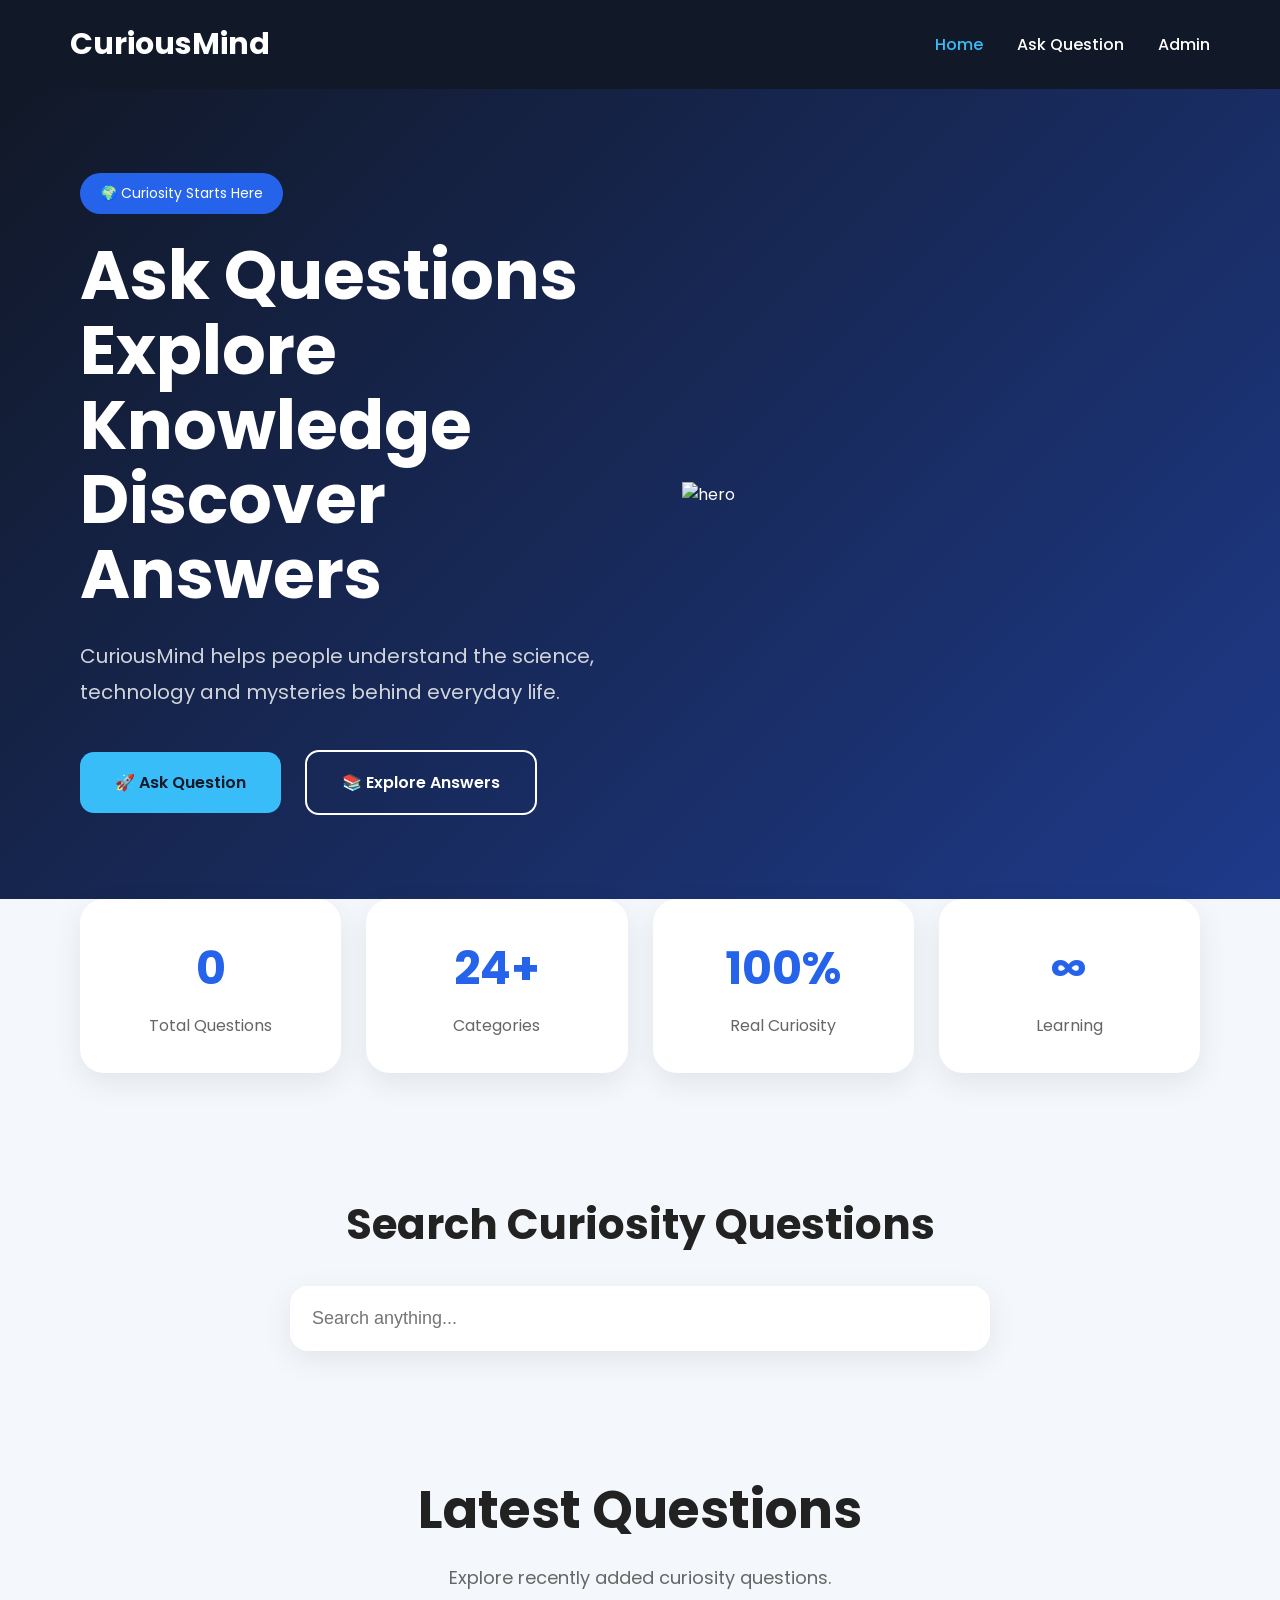
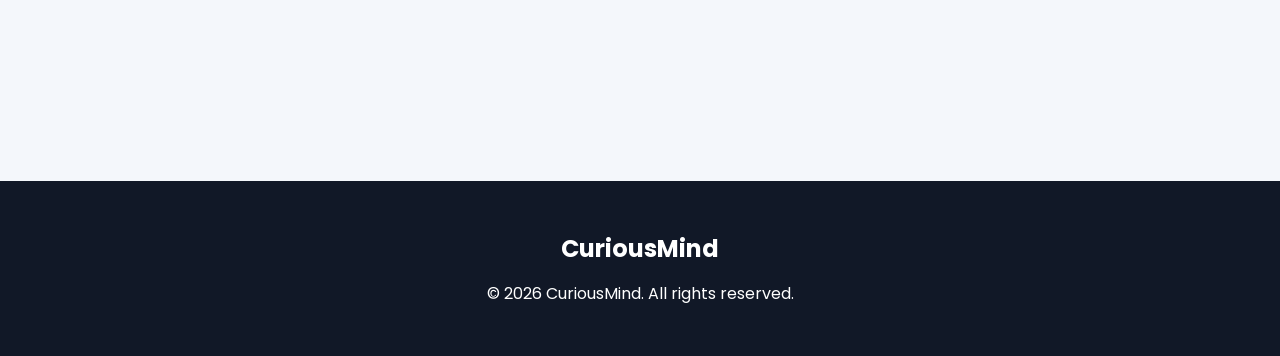
==== index.html @ 8fa5cbbf "Add files via upload" ====
<!DOCTYPE html>
<html lang="en">
<head>
  <meta charset="UTF-8">
  <meta name="viewport" content="width=device-width, initial-scale=1.0">

  <title>CuriousMind</title>

  <link rel="stylesheet" href="style.css">

  <link rel="preconnect" href="https://fonts.googleapis.com">

  <link href="https://fonts.googleapis.com/css2?family=Poppins:wght@300;400;500;600;700;800&display=swap" rel="stylesheet">

</head>
<body>

<!-- NAVBAR -->

<nav class="home-navbar">

  <div class="logo">
    CuriousMind
  </div>

  <div class="nav-menu">

    <a href="index.html" class="active">
      Home
    </a>

    <a href="ask.html">
      Ask Question
    </a>

    <a href="login.html">
      Admin
    </a>

  </div>

</nav>

<!-- HERO SECTION -->

<section class="hero-section">

  <div class="hero-left">

    <span class="tagline">
      🌍 Curiosity Starts Here
    </span>

    <h1>
      Ask Questions <br>
      Explore Knowledge <br>
      Discover Answers
    </h1>

    <p>
      CuriousMind helps people understand the science,
      technology and mysteries behind everyday life.
    </p>

    <div class="hero-buttons">

      <a href="ask.html" class="primary-btn">
        🚀 Ask Question
      </a>

      <a href="#latest" class="secondary-btn">
        📚 Explore Answers
      </a>

    </div>

  </div>

  <div class="hero-right">

    <img
      src="https://cdn-icons-png.flaticon.com/512/4712/4712109.png"
      alt="hero"
    >

  </div>

</section>

<!-- STATS -->

<section class="stats-section">

  <div class="stat-box">

    <h2 id="questionCount">
      0
    </h2>

    <p>Total Questions</p>

  </div>

  <div class="stat-box">

    <h2>
      24+
    </h2>

    <p>Categories</p>

  </div>

  <div class="stat-box">

    <h2>
      100%
    </h2>

    <p>Real Curiosity</p>

  </div>

  <div class="stat-box">

    <h2>
      ∞
    </h2>

    <p>Learning</p>

  </div>

</section>

<!-- SEARCH -->

<section class="search-section">

  <h2>
    Search Curiosity Questions
  </h2>

  <div class="search-box-modern">

    <input
      type="text"
      id="searchInput"
      placeholder="Search anything..."
    >

  </div>

</section>

<!-- LATEST QUESTIONS -->

<section class="latest-section" id="latest">

  <div class="section-title">

    <h2>
      Latest Questions
    </h2>

    <p>
      Explore recently added curiosity questions.
    </p>

  </div>

  <div id="questionContainer" class="modern-grid"></div>

</section>

<!-- FOOTER -->

<footer class="footer">

  <h2>CuriousMind</h2>

  <p>
    © 2026 CuriousMind. All rights reserved.
  </p>


<script type="module" src="app.js"></script>

</body>
</html>
---- style.css ----
body {
  font-family: Arial, sans-serif;
  margin: 0;
  padding: 0;
  background: #f4f4f4;
}

header {
  background: #1e88e5;
  color: white;
  text-align: center;
  padding: 30px;
}

.search-box {
  text-align: center;
  margin: 20px;
}

.search-box input {
  width: 80%;
  max-width: 500px;
  padding: 12px;
  border-radius: 10px;
  border: 1px solid #ccc;
}

.question-container {
  display: grid;
  grid-template-columns: repeat(auto-fit, minmax(250px, 1fr));
  gap: 20px;
  padding: 20px;
}

.card {
  background: white;
  padding: 20px;
  border-radius: 12px;
  box-shadow: 0 2px 8px rgba(0,0,0,0.1);
}

.card h3 {
  margin-top: 0;
}

button {
  background: #1e88e5;
  color: white;
  border: none;
  padding: 10px 15px;
  border-radius: 8px;
  cursor: pointer;
}
.navbar {
  background: #111;
  color: white;
  display: flex;
  justify-content: space-between;
  align-items: center;
  padding: 15px 30px;
}

.nav-links a {
  color: white;
  text-decoration: none;
  margin-left: 20px;
  font-weight: bold;
}

.nav-links a:hover {
  color: #1e88e5;
}
.login-container {
  max-width: 400px;
  margin: 80px auto;
  background: white;
  padding: 30px;
  border-radius: 12px;
  box-shadow: 0 2px 10px rgba(0,0,0,0.1);
}

.login-container h1 {
  text-align: center;
}

.login-container input {
  width: 100%;
  padding: 12px;
  margin-top: 15px;
}
*{
  margin:0;
  padding:0;
  box-sizing:border-box;
}

body{
  font-family:'Poppins',sans-serif;
  background:#f4f7fb;
  color:#222;
}

/* NAVBAR */

.navbar{
  width:100%;
  background:#111827;
  color:white;
  display:flex;
  justify-content:space-between;
  align-items:center;
  padding:18px 60px;
  position:sticky;
  top:0;
  z-index:1000;
}

.logo{
  font-size:28px;
  font-weight:700;
}

.nav-links a{
  color:white;
  text-decoration:none;
  margin-left:25px;
  font-weight:500;
  transition:.3s;
}

.nav-links a:hover,
.nav-links .active{
  color:#38bdf8;
}

/* HERO */

.hero{
  width:100%;
  height:45vh;
  background:linear-gradient(135deg,#2563eb,#06b6d4);
  display:flex;
  justify-content:center;
  align-items:center;
  text-align:center;
  color:white;
}

.hero-content h1{
  font-size:52px;
  margin-bottom:15px;
}

.hero-content p{
  font-size:20px;
  opacity:.9;
}

/* ASK SECTION */

.ask-section{
  width:100%;
  display:flex;
  justify-content:center;
  margin-top:-80px;
  padding:20px;
}

.ask-card{
  width:100%;
  max-width:900px;
  background:white;
  border-radius:24px;
  padding:40px;
  box-shadow:0 10px 40px rgba(0,0,0,.1);
}

.card-top{
  margin-bottom:30px;
}

.card-top h2{
  font-size:34px;
  margin-bottom:10px;
}

.card-top p{
  color:#666;
}

.input-group{
  margin-bottom:25px;
}

.input-group label{
  display:block;
  margin-bottom:10px;
  font-weight:600;
}

.input-group input,
.input-group textarea,
.input-group select{
  width:100%;
  padding:16px;
  border:1px solid #ddd;
  border-radius:14px;
  font-size:16px;
  outline:none;
  transition:.3s;
}

.input-group textarea{
  height:180px;
  resize:none;
}

.input-group input:focus,
.input-group textarea:focus,
.input-group select:focus{
  border-color:#2563eb;
  box-shadow:0 0 0 4px rgba(37,99,235,.1);
}

.double-input{
  display:grid;
  grid-template-columns:1fr 1fr;
  gap:20px;
}

.submit-btn{
  width:100%;
  padding:18px;
  border:none;
  border-radius:16px;
  background:linear-gradient(135deg,#2563eb,#06b6d4);
  color:white;
  font-size:18px;
  font-weight:600;
  cursor:pointer;
  transition:.3s;
}

.submit-btn:hover{
  transform:translateY(-2px);
  opacity:.9;
}

/* POPUP */

.popup{
  position:fixed;
  top:0;
  left:0;
  width:100%;
  height:100%;
  background:rgba(0,0,0,.5);
  display:none;
  justify-content:center;
  align-items:center;
}

.popup-content{
  background:white;
  padding:40px;
  border-radius:20px;
  text-align:center;
}

.popup-content h2{
  margin-bottom:15px;
}

.popup-content button{
  margin-top:20px;
  padding:12px 25px;
  border:none;
  background:#2563eb;
  color:white;
  border-radius:10px;
  cursor:pointer;
}

/* MOBILE */

@media(max-width:768px){

  .navbar{
    padding:15px 20px;
    flex-direction:column;
  }

  .hero-content h1{
    font-size:36px;
  }

  .double-input{
    grid-template-columns:1fr;
  }

  .ask-card{
    padding:25px;
  }

}
/* ADMIN DASHBOARD */

.admin-layout{
  display:flex;
  min-height:100vh;
  background:#f4f7fb;
}

/* SIDEBAR */

.sidebar{
  width:280px;
  background:#111827;
  color:white;
  padding:30px 20px;
  display:flex;
  flex-direction:column;
  justify-content:space-between;
}

.sidebar-top h2{
  font-size:30px;
  margin-bottom:5px;
}

.sidebar-top p{
  color:#aaa;
}

.sidebar-menu{
  margin-top:40px;
}

.sidebar-menu a{
  display:block;
  padding:16px;
  margin-bottom:12px;
  text-decoration:none;
  color:white;
  border-radius:12px;
  transition:.3s;
}

.sidebar-menu a:hover,
.sidebar-menu .active{
  background:#2563eb;
}

.logout-box button{
  width:100%;
  padding:14px;
  border:none;
  border-radius:12px;
  background:#ef4444;
  color:white;
  font-size:16px;
  cursor:pointer;
}

/* MAIN */

.admin-main{
  flex:1;
  padding:30px;
}

/* TOPBAR */

.topbar{
  display:flex;
  justify-content:space-between;
  align-items:center;
  margin-bottom:30px;
}

.topbar h1{
  font-size:34px;
}

.topbar p{
  color:#666;
}

.admin-profile{
  display:flex;
  align-items:center;
  gap:15px;
  background:white;
  padding:12px 20px;
  border-radius:16px;
  box-shadow:0 2px 10px rgba(0,0,0,.08);
}

.admin-profile img{
  width:55px;
  height:55px;
  border-radius:50%;
}

/* STATS */

.stats-grid{
  display:grid;
  grid-template-columns:repeat(auto-fit,minmax(220px,1fr));
  gap:20px;
  margin-bottom:35px;
}

.stats-card{
  background:white;
  padding:30px;
  border-radius:20px;
  box-shadow:0 2px 10px rgba(0,0,0,.08);
}

.stats-card h2{
  font-size:40px;
  color:#2563eb;
}

.stats-card p{
  margin-top:10px;
  color:#666;
}

/* QUESTIONS */

.dashboard-section{
  background:white;
  padding:25px;
  border-radius:24px;
  box-shadow:0 2px 10px rgba(0,0,0,.08);
}

.section-header{
  display:flex;
  justify-content:space-between;
  align-items:center;
  margin-bottom:25px;
}

.section-header input{
  padding:14px;
  width:300px;
  border-radius:12px;
  border:1px solid #ddd;
}

.admin-question-grid{
  display:grid;
  grid-template-columns:repeat(auto-fit,minmax(320px,1fr));
  gap:20px;
}

.admin-card{
  background:#f9fafb;
  padding:25px;
  border-radius:18px;
  border:1px solid #eee;
  transition:.3s;
}

.admin-card:hover{
  transform:translateY(-4px);
}

.admin-card h3{
  margin-bottom:12px;
  font-size:22px;
}

.admin-card p{
  color:#555;
  margin-bottom:20px;
}

.admin-meta{
  display:flex;
  justify-content:space-between;
  align-items:center;
  margin-bottom:20px;
}

.category-badge{
  background:#2563eb;
  color:white;
  padding:8px 14px;
  border-radius:50px;
  font-size:13px;
}

.delete-btn{
  width:100%;
  padding:14px;
  border:none;
  border-radius:12px;
  background:#ef4444;
  color:white;
  font-size:16px;
  cursor:pointer;
  transition:.3s;
}

.delete-btn:hover{
  opacity:.9;
}

/* MOBILE */

@media(max-width:900px){

  .admin-layout{
    flex-direction:column;
  }

  .sidebar{
    width:100%;
  }

  .topbar{
    flex-direction:column;
    align-items:flex-start;
    gap:20px;
  }

  .section-header{
    flex-direction:column;
    gap:15px;
  }

  .section-header input{
    width:100%;
  }

}
/* LOGIN PAGE */

.login-page{
  width:100%;
  min-height:100vh;
  display:grid;
  grid-template-columns:1fr 1fr;
  font-family:'Poppins',sans-serif;
}

/* LEFT SIDE */

.login-left{
  position:relative;
  background:url('https://images.unsplash.com/photo-1516321318423-f06f85e504b3?q=80&w=1400&auto=format&fit=crop') center/cover;
  display:flex;
  justify-content:center;
  align-items:center;
  color:white;
  overflow:hidden;
}

.overlay{
  position:absolute;
  width:100%;
  height:100%;
  background:rgba(0,0,0,.6);
}

.left-content{
  position:relative;
  z-index:2;
  max-width:500px;
  padding:40px;
}

.left-content h1{
  font-size:58px;
  margin-bottom:20px;
}

.left-content p{
  font-size:20px;
  line-height:1.7;
  opacity:.9;
}

.feature-list{
  margin-top:40px;
}

.feature-item{
  margin-bottom:18px;
  font-size:18px;
}

/* RIGHT SIDE */

.login-right{
  background:#f4f7fb;
  display:flex;
  justify-content:center;
  align-items:center;
  padding:30px;
}

.login-card{
  width:100%;
  max-width:480px;
  background:white;
  padding:45px;
  border-radius:28px;
  box-shadow:0 10px 40px rgba(0,0,0,.08);
}

.login-top{
  margin-bottom:35px;
}

.login-top h2{
  font-size:38px;
  margin-bottom:10px;
}

.login-top p{
  color:#666;
}

.input-box{
  margin-bottom:25px;
}

.input-box label{
  display:block;
  margin-bottom:10px;
  font-weight:600;
}

.input-box input{
  width:100%;
  padding:16px;
  border-radius:14px;
  border:1px solid #ddd;
  outline:none;
  font-size:16px;
  transition:.3s;
}

.input-box input:focus{
  border-color:#2563eb;
  box-shadow:0 0 0 4px rgba(37,99,235,.1);
}

.forgot-box{
  text-align:right;
  margin-bottom:25px;
}

.forgot-box a{
  text-decoration:none;
  color:#2563eb;
  font-weight:500;
}

.login-btn{
  width:100%;
  padding:18px;
  border:none;
  border-radius:16px;
  background:linear-gradient(135deg,#2563eb,#06b6d4);
  color:white;
  font-size:18px;
  font-weight:600;
  cursor:pointer;
  transition:.3s;
}

.login-btn:hover{
  transform:translateY(-2px);
  opacity:.95;
}

.login-footer{
  text-align:center;
  margin-top:25px;
  color:#888;
  font-size:14px;
}

/* LOADER */

.loader{
  position:fixed;
  width:100%;
  height:100%;
  background:rgba(255,255,255,.8);
  display:none;
  justify-content:center;
  align-items:center;
  z-index:9999;
}

.spinner{
  width:60px;
  height:60px;
  border:6px solid #ddd;
  border-top:6px solid #2563eb;
  border-radius:50%;
  animation:spin 1s linear infinite;
}

@keyframes spin{
  100%{
    transform:rotate(360deg);
  }
}

/* MOBILE */

@media(max-width:900px){

  .login-page{
    grid-template-columns:1fr;
  }

  .login-left{
    display:none;
  }

  .login-card{
    padding:30px;
  }

  .login-top h2{
    font-size:30px;
  }

}
/* HOME PAGE */

body{
  font-family:'Poppins',sans-serif;
  background:#f4f7fb;
  overflow-x:hidden;
}

/* NAVBAR */

.home-navbar{
  width:100%;
  display:flex;
  justify-content:space-between;
  align-items:center;
  padding:22px 70px;
  background:#111827;
  position:sticky;
  top:0;
  z-index:999;
}

.logo{
  font-size:30px;
  font-weight:700;
  color:white;
}

.nav-menu a{
  color:white;
  text-decoration:none;
  margin-left:30px;
  font-weight:500;
  transition:.3s;
}

.nav-menu a:hover,
.nav-menu .active{
  color:#38bdf8;
}

/* HERO */

.hero-section{
  width:100%;
  min-height:90vh;
  display:grid;
  grid-template-columns:1fr 1fr;
  align-items:center;
  padding:0 80px;
  background:
  linear-gradient(135deg,#111827,#1e3a8a);
  color:white;
}

.hero-left h1{
  font-size:68px;
  line-height:1.1;
  margin:25px 0;
}

.hero-left p{
  font-size:20px;
  line-height:1.8;
  color:#d1d5db;
  max-width:650px;
}

.tagline{
  background:#2563eb;
  padding:10px 20px;
  border-radius:50px;
  font-size:14px;
  display:inline-block;
}

.hero-buttons{
  margin-top:40px;
}

.primary-btn,
.secondary-btn{
  display:inline-block;
  padding:18px 35px;
  border-radius:14px;
  text-decoration:none;
  font-weight:600;
  transition:.3s;
}

.primary-btn{
  background:#38bdf8;
  color:#111827;
  margin-right:20px;
}

.secondary-btn{
  border:2px solid white;
  color:white;
}

.primary-btn:hover,
.secondary-btn:hover{
  transform:translateY(-3px);
}

.hero-right{
  display:flex;
  justify-content:center;
}

.hero-right img{
  width:85%;
  animation:float 4s ease-in-out infinite;
}

@keyframes float{

  50%{
    transform:translateY(-20px);
  }

}

/* STATS */

.stats-section{
  width:100%;
  padding:80px;
  display:grid;
  grid-template-columns:repeat(auto-fit,minmax(220px,1fr));
  gap:25px;
  margin-top:-80px;
}

.stat-box{
  background:white;
  padding:35px;
  border-radius:24px;
  text-align:center;
  box-shadow:0 10px 30px rgba(0,0,0,.08);
}

.stat-box h2{
  font-size:46px;
  color:#2563eb;
}

.stat-box p{
  margin-top:10px;
  color:#666;
}

/* SEARCH */

.search-section{
  padding:40px 20px;
  text-align:center;
}

.search-section h2{
  font-size:42px;
  margin-bottom:30px;
}

.search-box-modern{
  max-width:700px;
  margin:auto;
}

.search-box-modern input{
  width:100%;
  padding:22px;
  border:none;
  border-radius:18px;
  font-size:18px;
  box-shadow:0 8px 30px rgba(0,0,0,.08);
  outline:none;
}

/* LATEST */

.latest-section{
  padding:80px;
}

.section-title{
  text-align:center;
  margin-bottom:50px;
}

.section-title h2{
  font-size:52px;
  margin-bottom:15px;
}

.section-title p{
  color:#666;
  font-size:18px;
}

.modern-grid{
  display:grid;
  grid-template-columns:repeat(auto-fit,minmax(340px,1fr));
  gap:30px;
}

.card{
  background:white;
  border-radius:24px;
  padding:30px;
  box-shadow:0 10px 30px rgba(0,0,0,.08);
  transition:.3s;
}

.card:hover{
  transform:translateY(-8px);
}

.card h3{
  font-size:26px;
  margin-bottom:15px;
}

.card p{
  color:#555;
  line-height:1.8;
}

/* FOOTER */

.footer{
  background:#111827;
  color:white;
  text-align:center;
  padding:50px 20px;
  margin-top:60px;
}

.footer h2{
  margin-bottom:15px;
}

/* MOBILE */

@media(max-width:900px){

  .home-navbar{
    padding:20px;
    flex-direction:column;
  }

  .nav-menu{
    margin-top:15px;
  }

  .hero-section{
    grid-template-columns:1fr;
    padding:80px 25px;
    text-align:center;
  }

  .hero-left h1{
    font-size:42px;
  }

  .hero-right img{
    width:100%;
    margin-top:40px;
  }

  .stats-section{
    padding:30px;
    margin-top:0;
  }

  .latest-section{
    padding:30px;
  }

  .section-title h2{
    font-size:38px;
  }

}
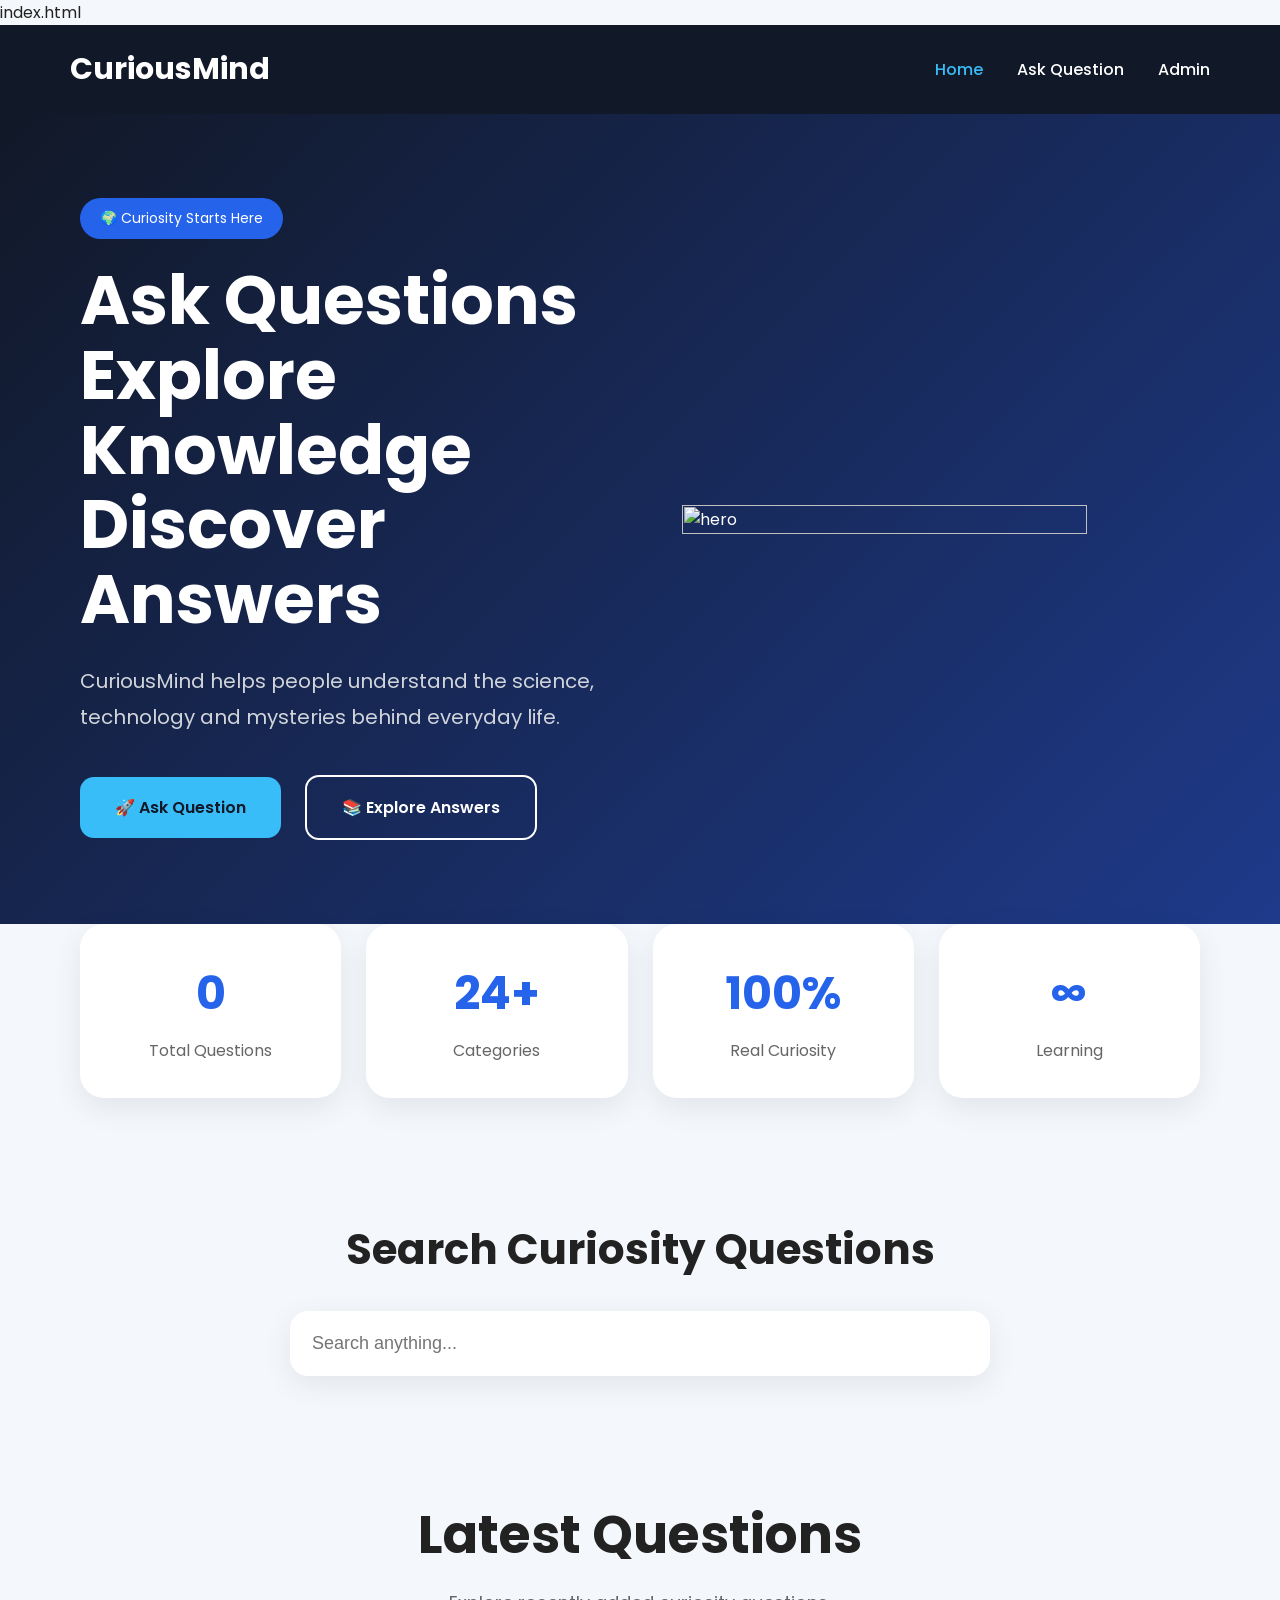
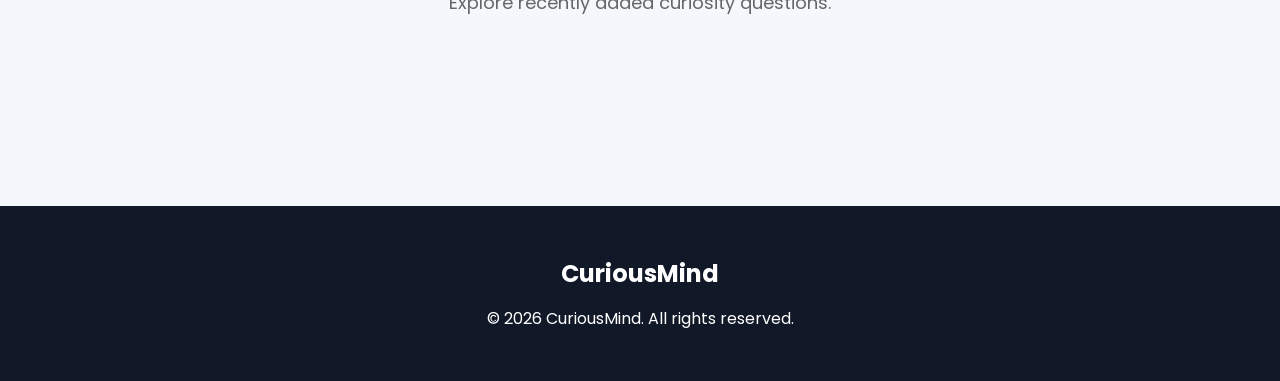
==== commit bdad8f96: "Add files via upload" ====
--- a/index.html
+++ b/index.html
@@ -1,3 +1,6 @@
+index.html
+
+
 <!DOCTYPE html>
 <html lang="en">
 <head>
--- a/style.css
+++ b/style.css
@@ -1,3 +1,6 @@
+style.css
+
+
 body {
   font-family: Arial, sans-serif;
   margin: 0;
@@ -1020,4 +1023,767 @@
     font-size:38px;
   }
 
+}
+/* WRITE QUESTION */
+
+.write-section{
+  background:white;
+  padding:35px;
+  border-radius:24px;
+  margin-bottom:35px;
+  box-shadow:0 2px 10px rgba(0,0,0,.08);
+}
+
+.write-top{
+  margin-bottom:30px;
+}
+
+.write-top h2{
+  font-size:34px;
+  margin-bottom:10px;
+}
+
+.write-top p{
+  color:#666;
+}
+
+.admin-input-group{
+  margin-bottom:25px;
+}
+
+.admin-input-group label{
+  display:block;
+  margin-bottom:10px;
+  font-weight:600;
+}
+
+.admin-input-group input,
+.admin-input-group textarea,
+.admin-input-group select{
+  width:100%;
+  padding:16px;
+  border-radius:14px;
+  border:1px solid #ddd;
+  outline:none;
+  font-size:16px;
+}
+
+.admin-input-group textarea{
+  height:220px;
+  resize:none;
+}
+
+.admin-input-group input:focus,
+.admin-input-group textarea:focus,
+.admin-input-group select:focus{
+  border-color:#2563eb;
+  box-shadow:0 0 0 4px rgba(37,99,235,.1);
+}
+
+.admin-double{
+  display:grid;
+  grid-template-columns:1fr 1fr;
+  gap:20px;
+}
+
+.publish-btn{
+  width:100%;
+  padding:18px;
+  border:none;
+  border-radius:16px;
+  background:linear-gradient(135deg,#2563eb,#06b6d4);
+  color:white;
+  font-size:18px;
+  font-weight:600;
+  cursor:pointer;
+  transition:.3s;
+}
+
+.publish-btn:hover{
+  transform:translateY(-2px);
+}
+
+@media(max-width:768px){
+
+  .admin-double{
+    grid-template-columns:1fr;
+  }
+
+}
+/* ACTION BUTTONS */
+
+.action-buttons{
+  display:flex;
+  gap:12px;
+}
+
+.edit-btn{
+  flex:1;
+  padding:14px;
+  border:none;
+  border-radius:12px;
+  background:#2563eb;
+  color:white;
+  font-size:16px;
+  cursor:pointer;
+}
+
+.save-btn{
+  flex:1;
+  padding:16px;
+  border:none;
+  border-radius:12px;
+  background:#10b981;
+  color:white;
+  font-size:16px;
+  cursor:pointer;
+}
+
+.cancel-btn{
+  flex:1;
+  padding:16px;
+  border:none;
+  border-radius:12px;
+  background:#ef4444;
+  color:white;
+  font-size:16px;
+  cursor:pointer;
+}
+
+.popup-actions{
+  display:flex;
+  gap:15px;
+  margin-top:25px;
+}
+
+/* EDIT POPUP */
+
+.edit-popup-content{
+  background:white;
+  width:90%;
+  max-width:800px;
+  padding:35px;
+  border-radius:24px;
+  max-height:90vh;
+  overflow-y:auto;
+}
+
+.edit-popup-content h2{
+  margin-bottom:25px;
+}
+/* POPUP */
+
+.popup{
+  position:fixed;
+  top:0;
+  left:0;
+  width:100%;
+  height:100vh;
+  background:rgba(0,0,0,.6);
+  display:flex;
+  justify-content:center;
+  align-items:center;
+  z-index:9999;
+}
+
+.edit-popup-content{
+  width:90%;
+  max-width:700px;
+  background:white;
+  padding:30px;
+  border-radius:20px;
+}
+
+.popup-actions{
+  display:flex;
+  gap:15px;
+  margin-top:20px;
+}
+
+.save-btn,
+.cancel-btn{
+  flex:1;
+  padding:15px;
+  border:none;
+  border-radius:12px;
+  color:white;
+  cursor:pointer;
+}
+
+.save-btn{
+  background:#10b981;
+}
+
+.cancel-btn{
+  background:#ef4444;
+}
+/* ASK PAGE */
+
+.ask-page{
+  width:100%;
+  min-height:100vh;
+  display:flex;
+  justify-content:center;
+  align-items:center;
+  padding:50px 20px;
+  background:#f4f7fb;
+}
+
+.ask-card{
+  width:100%;
+  max-width:700px;
+  background:white;
+  padding:40px;
+  border-radius:24px;
+  box-shadow:0 10px 30px rgba(0,0,0,.08);
+}
+
+.ask-card h1{
+  font-size:42px;
+  margin-bottom:15px;
+}
+
+.ask-card p{
+  color:#666;
+  margin-bottom:30px;
+}
+
+.ask-card textarea{
+  height:180px;
+  resize:none;
+}
+
+/* REQUEST SECTION */
+
+.request-section{
+  margin-top:40px;
+  background:white;
+  padding:30px;
+  border-radius:24px;
+  box-shadow:0 10px 30px rgba(0,0,0,.08);
+}
+
+.request-top{
+  margin-bottom:25px;
+}
+
+.request-top h2{
+  font-size:34px;
+  margin-bottom:10px;
+}
+
+.request-top p{
+  color:#666;
+}
+
+.request-card{
+  background:#f9fafb;
+  padding:25px;
+  border-radius:18px;
+  border:1px solid #eee;
+}
+
+.request-card h3{
+  margin-bottom:15px;
+}
+
+.request-card p{
+  color:#555;
+  margin-bottom:10px;
+}
+/* =========================
+   ULTRA LOGIN PAGE
+========================= */
+
+.ultra-login-page{
+  width:100%;
+  min-height:100vh;
+  display:grid;
+  grid-template-columns:1fr 1fr;
+  font-family:'Poppins',sans-serif;
+  overflow:hidden;
+}
+
+/* LEFT SIDE */
+
+.ultra-left{
+  position:relative;
+  background:
+  url('https://images.unsplash.com/photo-1516321318423-f06f85e504b3?q=80&w=1400&auto=format&fit=crop')
+  center/cover;
+  display:flex;
+  justify-content:center;
+  align-items:center;
+  color:white;
+}
+
+.overlay{
+  position:absolute;
+  width:100%;
+  height:100%;
+  background:
+  linear-gradient(
+    135deg,
+    rgba(17,24,39,.9),
+    rgba(37,99,235,.7)
+  );
+}
+
+.left-content{
+  position:relative;
+  z-index:2;
+  max-width:520px;
+  padding:40px;
+}
+
+.admin-badge{
+  display:inline-block;
+  background:#38bdf8;
+  color:#111827;
+  padding:10px 22px;
+  border-radius:50px;
+  font-size:14px;
+  font-weight:700;
+  margin-bottom:25px;
+}
+
+.left-content h1{
+  font-size:70px;
+  line-height:1;
+  margin-bottom:25px;
+}
+
+.left-content p{
+  font-size:20px;
+  line-height:1.8;
+  color:#d1d5db;
+}
+
+.feature-list{
+  margin-top:40px;
+}
+
+.feature-box{
+  background:rgba(255,255,255,.12);
+  backdrop-filter:blur(12px);
+  padding:18px 22px;
+  border-radius:18px;
+  margin-bottom:18px;
+  border:1px solid rgba(255,255,255,.15);
+  font-size:17px;
+}
+
+/* RIGHT SIDE */
+
+.ultra-right{
+  background:#f4f7fb;
+  display:flex;
+  justify-content:center;
+  align-items:center;
+  padding:30px;
+}
+
+/* LOGIN CARD */
+
+.login-card-ultra{
+  width:100%;
+  max-width:520px;
+
+  background:
+  rgba(255,255,255,.75);
+
+  backdrop-filter:blur(20px);
+
+  border:1px solid
+  rgba(255,255,255,.25);
+
+  padding:55px;
+
+  border-radius:36px;
+
+  box-shadow:
+  0 20px 60px rgba(0,0,0,.12);
+
+  position:relative;
+
+  overflow:hidden;
+}
+.login-card-ultra::before{
+  content:'';
+
+  position:absolute;
+
+  width:220px;
+  height:220px;
+
+  background:
+  linear-gradient(
+    135deg,
+    #2563eb,
+    #06b6d4
+  );
+
+  border-radius:50%;
+
+  top:-80px;
+  right:-80px;
+
+  opacity:.15;
+
+  filter:blur(40px);
+}
+
+.login-card-ultra::after{
+  content:'';
+
+  position:absolute;
+
+  width:180px;
+  height:180px;
+
+  background:
+  linear-gradient(
+    135deg,
+    #7c3aed,
+    #ec4899
+  );
+
+  border-radius:50%;
+
+  bottom:-70px;
+  left:-70px;
+
+  opacity:.12;
+
+  filter:blur(40px);
+}
+
+/* TOP */
+
+.login-top{
+  margin-bottom:35px;
+}
+
+.login-top h2{
+  font-size:42px;
+  margin-bottom:10px;
+}
+
+.login-top p{
+  color:#666;
+  font-size:17px;
+}
+
+/* INPUT */
+
+.input-box{
+  margin-bottom:25px;
+}
+
+.input-box label{
+  display:block;
+  margin-bottom:10px;
+  font-weight:600;
+}
+
+.input-wrapper{
+  display:flex;
+  align-items:center;
+
+  background:
+  rgba(255,255,255,.7);
+
+  border:1px solid #ddd;
+
+  border-radius:18px;
+
+  padding:0 18px;
+
+  transition:.35s;
+
+  position:relative;
+
+  overflow:hidden;
+}
+
+.input-wrapper span{
+  font-size:20px;
+  margin-right:10px;
+}
+
+.input-wrapper input{
+  width:100%;
+  padding:18px 0;
+  border:none;
+  background:none;
+  outline:none;
+  font-size:16px;
+}
+
+.input-wrapper:focus-within{
+
+  border-color:#2563eb;
+
+  transform:translateY(-2px);
+
+  box-shadow:
+  0 0 0 5px rgba(37,99,235,.12),
+  0 10px 30px rgba(37,99,235,.12);
+
+}
+
+/* FORGOT */
+
+.forgot-row{
+  text-align:right;
+  margin-bottom:25px;
+}
+
+.forgot-row a{
+  text-decoration:none;
+  color:#2563eb;
+  font-weight:500;
+}
+
+/* BUTTON */
+
+.ultra-login-btn{
+  width:100%;
+
+  padding:20px;
+
+  border:none;
+
+  border-radius:20px;
+
+  background:
+  linear-gradient(
+    135deg,
+    #2563eb,
+    #06b6d4
+  );
+
+  color:white;
+
+  font-size:18px;
+
+  font-weight:700;
+
+  cursor:pointer;
+
+  transition:.35s;
+
+  position:relative;
+
+  overflow:hidden;
+}
+.ultra-login-btn::before{
+
+  content:'';
+
+  position:absolute;
+
+  width:120px;
+  height:250%;
+
+  background:
+  rgba(255,255,255,.25);
+
+  top:-60px;
+  left:-140px;
+
+  transform:rotate(25deg);
+
+  transition:.7s;
+
+}
+
+.ultra-login-btn:hover::before{
+
+  left:130%;
+
+}
+
+.ultra-login-btn:hover{
+
+  transform:translateY(-3px);
+
+  box-shadow:
+  0 15px 35px rgba(37,99,235,.35);
+
+}
+
+.ultra-login-btn:hover{
+  transform:translateY(-3px);
+}
+
+/* FOOTER */
+
+.login-footer{
+  text-align:center;
+  margin-top:30px;
+  color:#888;
+  font-size:14px;
+}
+
+/* LOADER */
+
+.loader{
+  position:fixed;
+  width:100%;
+  height:100%;
+  background:rgba(255,255,255,.8);
+  display:none;
+  justify-content:center;
+  align-items:center;
+  z-index:9999;
+}
+
+.spinner{
+  width:70px;
+  height:70px;
+  border:6px solid #ddd;
+  border-top:6px solid #2563eb;
+  border-radius:50%;
+  animation:spin 1s linear infinite;
+}
+
+@keyframes spin{
+
+  100%{
+    transform:rotate(360deg);
+  }
+
+}
+
+/* MOBILE */
+
+@media(max-width:900px){
+
+  .ultra-login-page{
+    grid-template-columns:1fr;
+  }
+
+  .ultra-left{
+    display:none;
+  }
+
+  .login-card-ultra{
+    padding:35px;
+  }
+
+  .login-top h2{
+    font-size:34px;
+  }
+
+}
+@keyframes floating{
+
+  0%{
+    transform:translateY(0px);
+  }
+
+  50%{
+    transform:translateY(-12px);
+  }
+
+  100%{
+    transform:translateY(0px);
+  }
+
+}
+
+.login-card-ultra{
+  animation:floating 5s ease-in-out infinite;
+}
+.toggle-password{
+  border:none;
+  background:none;
+  cursor:pointer;
+  font-size:20px;
+}
+/* REQUEST DELETE BUTTON */
+
+.request-delete-btn{
+  margin-top:15px;
+
+  width:100%;
+
+  padding:14px;
+
+  border:none;
+
+  border-radius:14px;
+
+  background:#ef4444;
+
+  color:white;
+
+  font-size:15px;
+
+  font-weight:600;
+
+  cursor:pointer;
+
+  transition:.3s;
+}
+
+.request-delete-btn:hover{
+
+  transform:translateY(-2px);
+
+  background:#dc2626;
+
+}
+/* QUILL EDITOR */
+
+#toolbar{
+  background:white;
+  border-radius:14px 14px 0 0;
+  border:1px solid #ddd;
+}
+
+#editor{
+  background:white;
+  min-height:250px;
+  border:1px solid #ddd;
+  border-top:none;
+  border-radius:0 0 14px 14px;
+  margin-bottom:20px;
+}
+
+.rich-answer{
+  line-height:1.9;
+  font-size:16px;
+}
+
+.rich-answer strong{
+  font-weight:700;
+}
+
+.rich-answer em{
+  font-style:italic;
+}
+
+.rich-answer ol,
+.rich-answer ul{
+  padding-left:25px;
+}
+
+.rich-answer img{
+  width:100%;
+  border-radius:14px;
+  margin-top:15px;
+}
+/* FIX PUBLISH BUTTON CLICK */
+
+#editor{
+  position:relative;
+  z-index:1;
+}
+
+.admin-form button{
+  position:relative;
+  z-index:999;
+  cursor:pointer;
 }
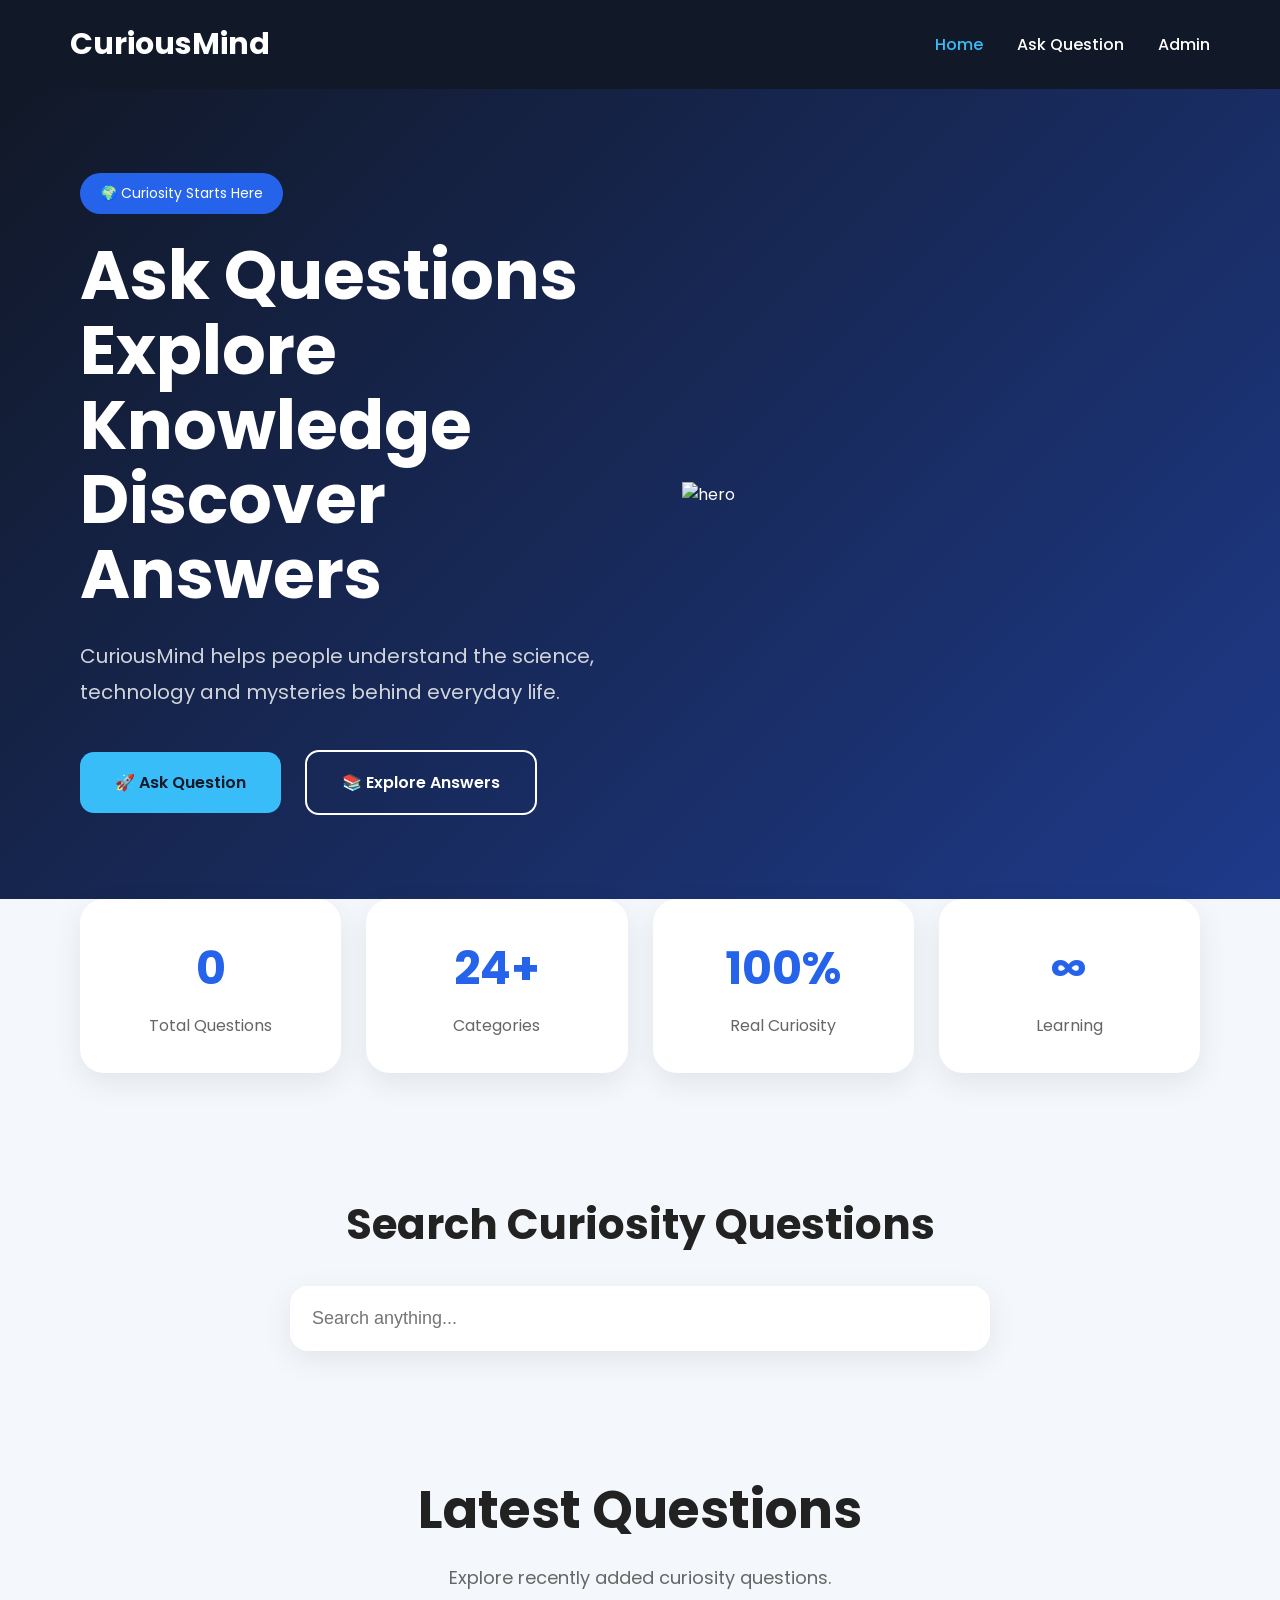
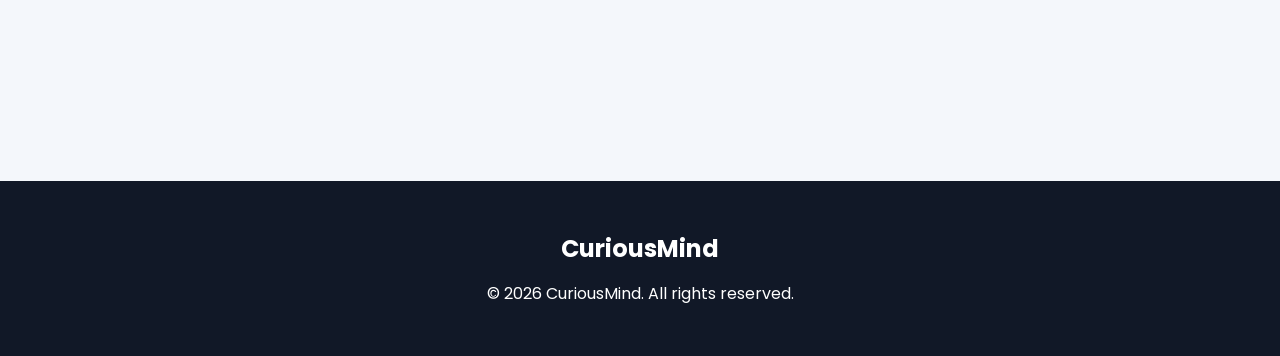
==== commit 7f1434fb: "Add files via upload" ====
--- a/index.html
+++ b/index.html
@@ -1,6 +1,3 @@
-index.html
-
-
 <!DOCTYPE html>
 <html lang="en">
 <head>
--- a/style.css
+++ b/style.css
@@ -1786,4 +1786,4 @@
   position:relative;
   z-index:999;
   cursor:pointer;
-}+}
